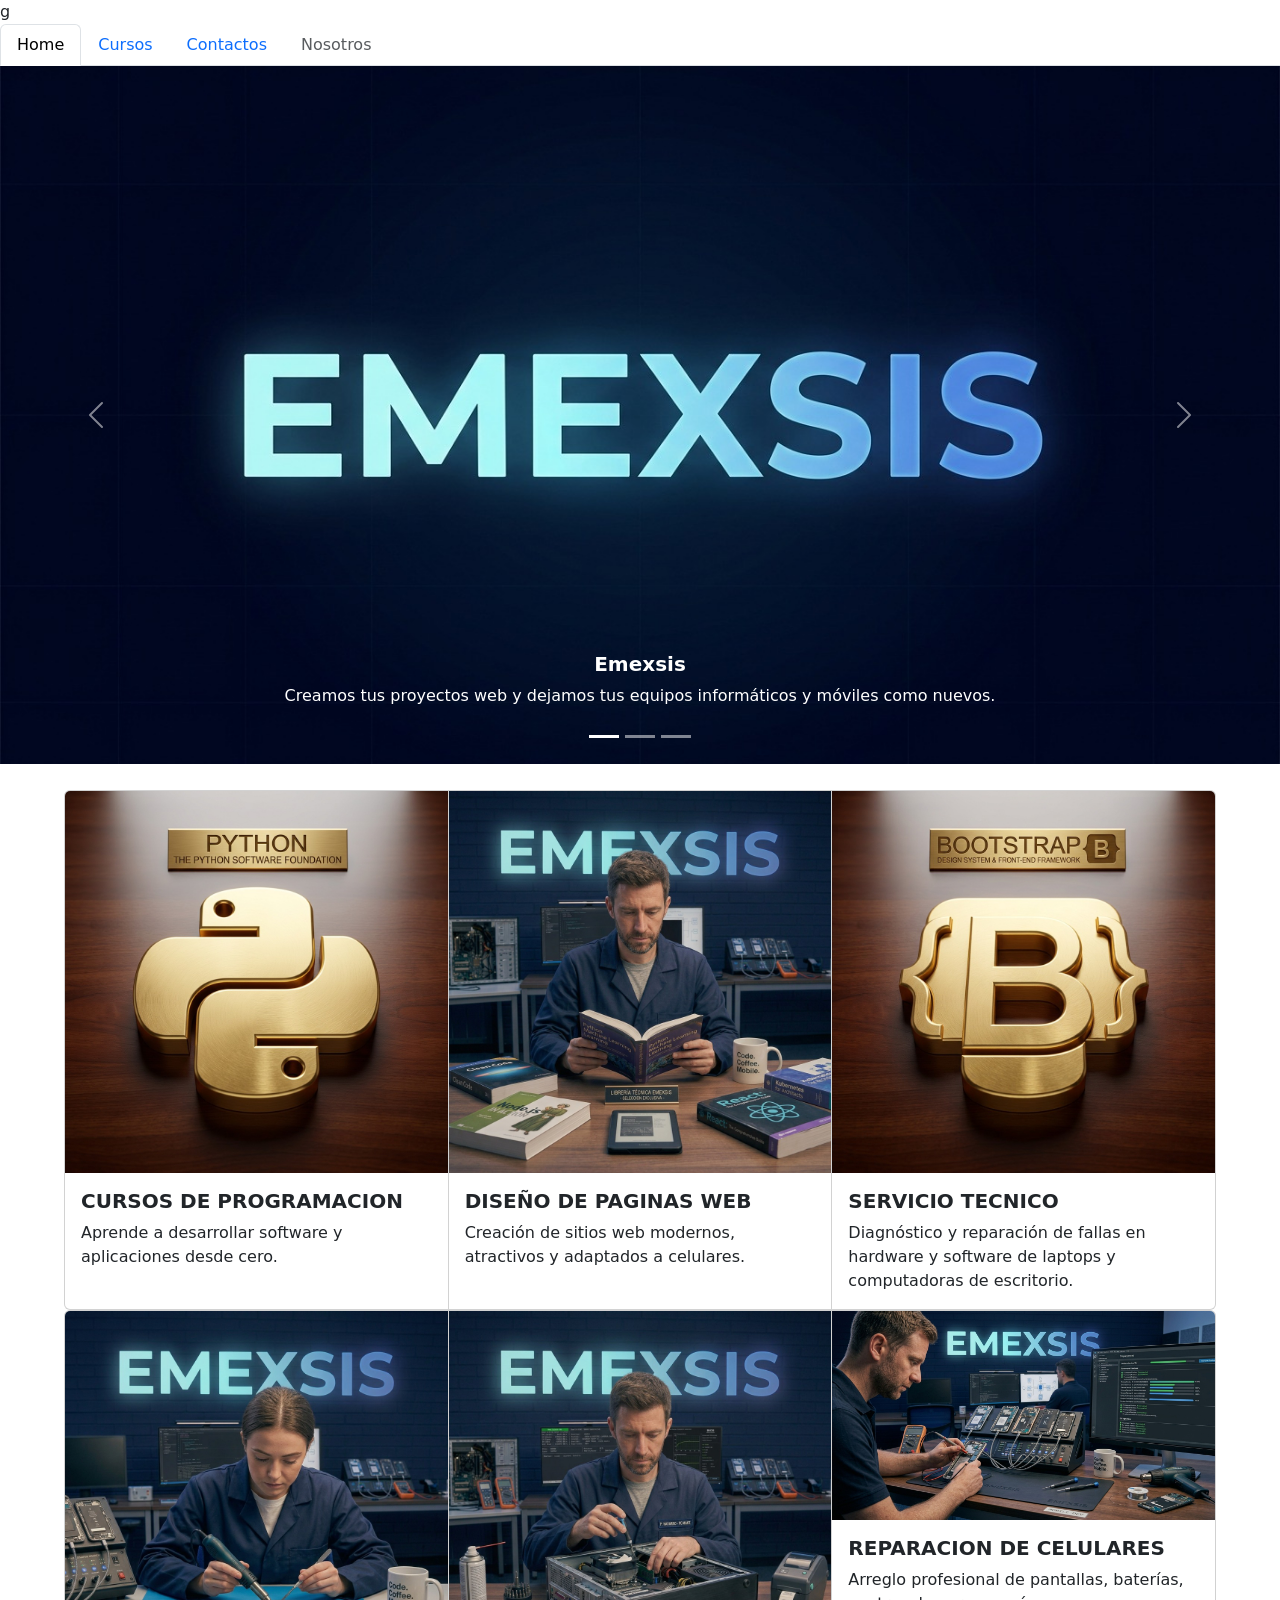
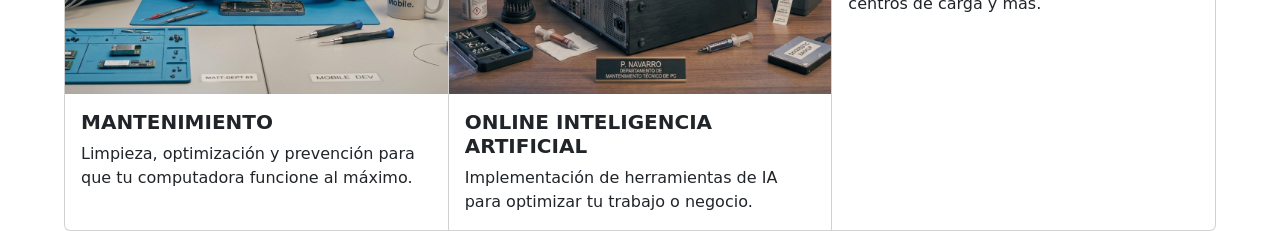
==== index.html @ 2f922420 "v1.6" ====
<!DOCTYPE html>
<html lang="en">g

<head>
  <meta charset="UTF-8">
  <meta name="viewport" content="width=device-width, initial-scale=1.0">
  <link href="https://cdn.jsdelivr.net/npm/bootstrap@5.0.2/dist/css/bootstrap.min.css" rel="stylesheet"
    integrity="sha384-EVSTQN3/azprG1Anm3QDgpJLIm9Nao0Yz1ztcQTwFspd3yD65VohhpuuCOmLASjC" crossorigin="anonymous">
  <title></title>
  <link rel="stylesheet" href="style.css">
</head>

<body>
  <ul class="nav nav-tabs">
    <li class="nav-item">
      <a class="nav-link active" aria-current="page" href="#">Home</a>
    </li>
    <li class="nav-item">
      <a class="nav-link" href="#">Cursos</a>
    </li>
    <li class="nav-item">
      <a class="nav-link" href="#">Contactos</a>
    </li>
    <li class="nav-item">
      <a class="nav-link disabled" href="#" tabindex="-1" aria-disabled="true">Nosotros</a>
    </li>
  </ul>
  <div id="carouselExampleCaptions" class="carousel slide" data-bs-ride="carousel">
    <div class="carousel-indicators">
      <button type="button" data-bs-target="#carouselExampleCaptions" data-bs-slide-to="0" class="active"
        aria-current="true" aria-label="Slide 1"></button>
      <button type="button" data-bs-target="#carouselExampleCaptions" data-bs-slide-to="1"
        aria-label="Slide 2"></button>
      <button type="button" data-bs-target="#carouselExampleCaptions" data-bs-slide-to="2"
        aria-label="Slide 3"></button>
    </div>
    <div class="carousel-inner">
      <div class="carousel-item active">
        <img src="src/img/1.jpeg" class="d-block w-100" alt="...">
        <div class="carousel-caption d-none d-md-block">
          <h5><strong>Emexsis</strong></h5>
          <p>Creamos tus proyectos web y dejamos tus equipos informáticos y móviles como nuevos.</p>
        </div>
      </div>
      <div class="carousel-item">
        <img src="src/img/2.jpeg" class="d-block w-100" alt="...">
        <div class="carousel-caption d-none d-md-block">
          <h5><strong>Emexsis</strong></h5>
          <p>Nos apasiona la innovación y el soporte tecnológico integral. Nuestro objetivo es ofrecerte soluciones
            eficientes, modernas y al alcance de tu mano.</p>
        </div>
      </div>
      <div class="carousel-item">
        <img src="src/img/3.jpeg" class="d-block w-100" alt="...">
        <div class="carousel-caption d-none d-md-block">
          <h5><strong>Emexsis</strong></h5>
          <p>Tu centro integral de tecnología: impulsamos tu aprendizaje y desarrollo digital.</p>
        </div>
      </div>
      <div class="carousel-item">
        <img src="src/img/4.jpeg" class="d-block w-100" alt="...">
        <div class="carousel-caption d-none d-md-block">
          <h5><strong>Emexsis</strong></h5>
          <p>También cuidamos, optimizamos y reparamos tus computadoras y celulares.</p>
        </div>
      </div>
    </div>
    <button class="carousel-control-prev" type="button" data-bs-target="#carouselExampleCaptions" data-bs-slide="prev">
      <span class="carousel-control-prev-icon" aria-hidden="true"></span>
      <span class="visually-hidden">Previous</span>
    </button>
    <button class="carousel-control-next" type="button" data-bs-target="#carouselExampleCaptions" data-bs-slide="next">
      <span class="carousel-control-next-icon" aria-hidden="true"></span>
      <span class="visually-hidden">Next</span>
    </button>
  </div>
  <div class="cont">


    <div class="card-group">
      <div class="card">
        <img src="src/img/programacion.jpeg" class="card-img-top" alt="...">
        <div class="card-body">
          <h5 class="card-title"><strong>CURSOS DE PROGRAMACION</strong></h5>
          <p class="card-text">Aprende a desarrollar software y aplicaciones desde cero.</p>
        </div>
      </div>
      <div class="card">
        <img src="src/img/paginasweb.jpeg" class="card-img-top" alt="...">
        <div class="card-body">
          <h5 class="card-title"><strong>DISEÑO DE PAGINAS WEB</strong></h5>
          <p class="card-text">Creación de sitios web modernos, atractivos y adaptados a celulares.</p>
        </div>
      </div>
      <div class="card">
        <img src="src/img/serviciotecnico.jpeg" class="card-img-top" alt="...">
        <div class="card-body">
          <h5 class="card-title"><strong>SERVICIO TECNICO</strong></h5>
          <p class="card-text">Diagnóstico y reparación de fallas en hardware y software de laptops y computadoras de
            escritorio.</p>
        </div>
      </div>
    </div>
    <div class="card-group">
      <div class="card">
        <img src="src/img/mantenimiento.jpeg" class="card-img-top" alt="...">
        <div class="card-body">
          <h5 class="card-title"><strong>MANTENIMIENTO</strong></h5>
          <p class="card-text">Limpieza, optimización y prevención para que tu computadora funcione al máximo.</p>
        </div>
      </div>
      <div class="card">
        <img src="src/img/ia.jpeg" class="card-img-top" alt="...">
        <div class="card-body">
          <h5 class="card-title"><strong>ONLINE INTELIGENCIA ARTIFICIAL</strong></h5>
          <p class="card-text">Implementación de herramientas de IA para optimizar tu trabajo o negocio.</p>
        </div>
      </div>
      <div class="card">
        <img src="src/img/celulares.jpeg" class="card-img-top" alt="...">
        <div class="card-body">
          <h5 class="card-title"><strong>REPARACION DE CELULARES</strong></h5>
          <p class="card-text">Arreglo profesional de pantallas, baterías, centros de carga y más.</p>
        </div>
      </div>
    </div>



  </div>

</body>
<script src="https://cdn.jsdelivr.net/npm/bootstrap@5.0.2/dist/js/bootstrap.bundle.min.js"
  integrity="sha384-MrcW6ZMFYlzcLA8Nl+NtUVF0sA7MsXsP1UyJoMp4YLEuNSfAP+JcXn/tWtIaxVXM" crossorigin="anonymous"></script>

</html>
---- style.css ----
.cont{ 
    margin-left: 5%;
    margin-top: 2%;
    margin-right: 5%;
}
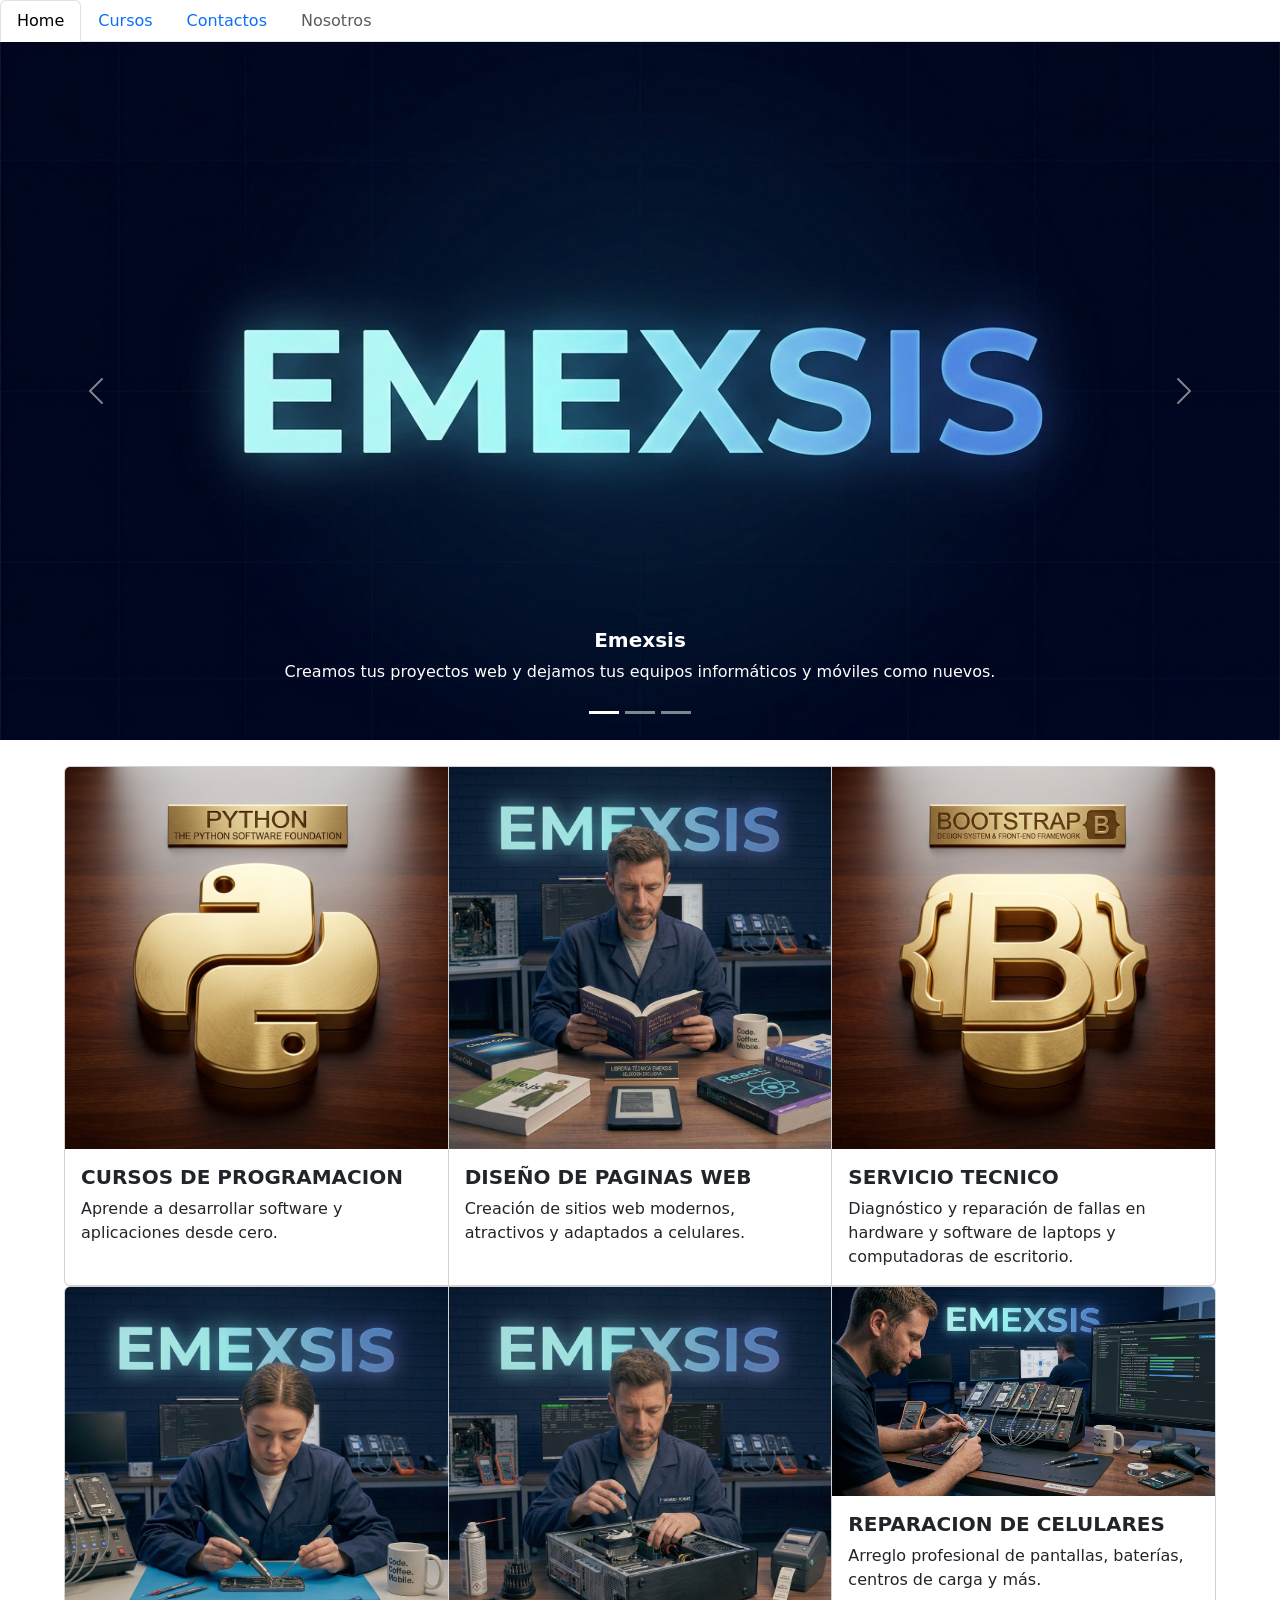
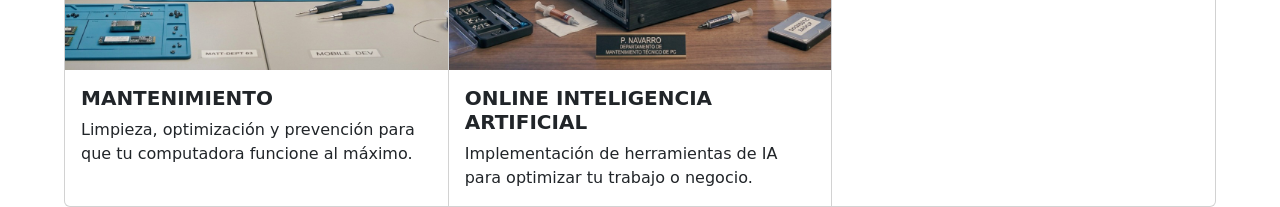
==== commit f1d40381: "v1.6" ====
--- a/index.html
+++ b/index.html
@@ -1,5 +1,5 @@
 <!DOCTYPE html>
-<html lang="en">g
+<html lang="en">
 
 <head>
   <meta charset="UTF-8">
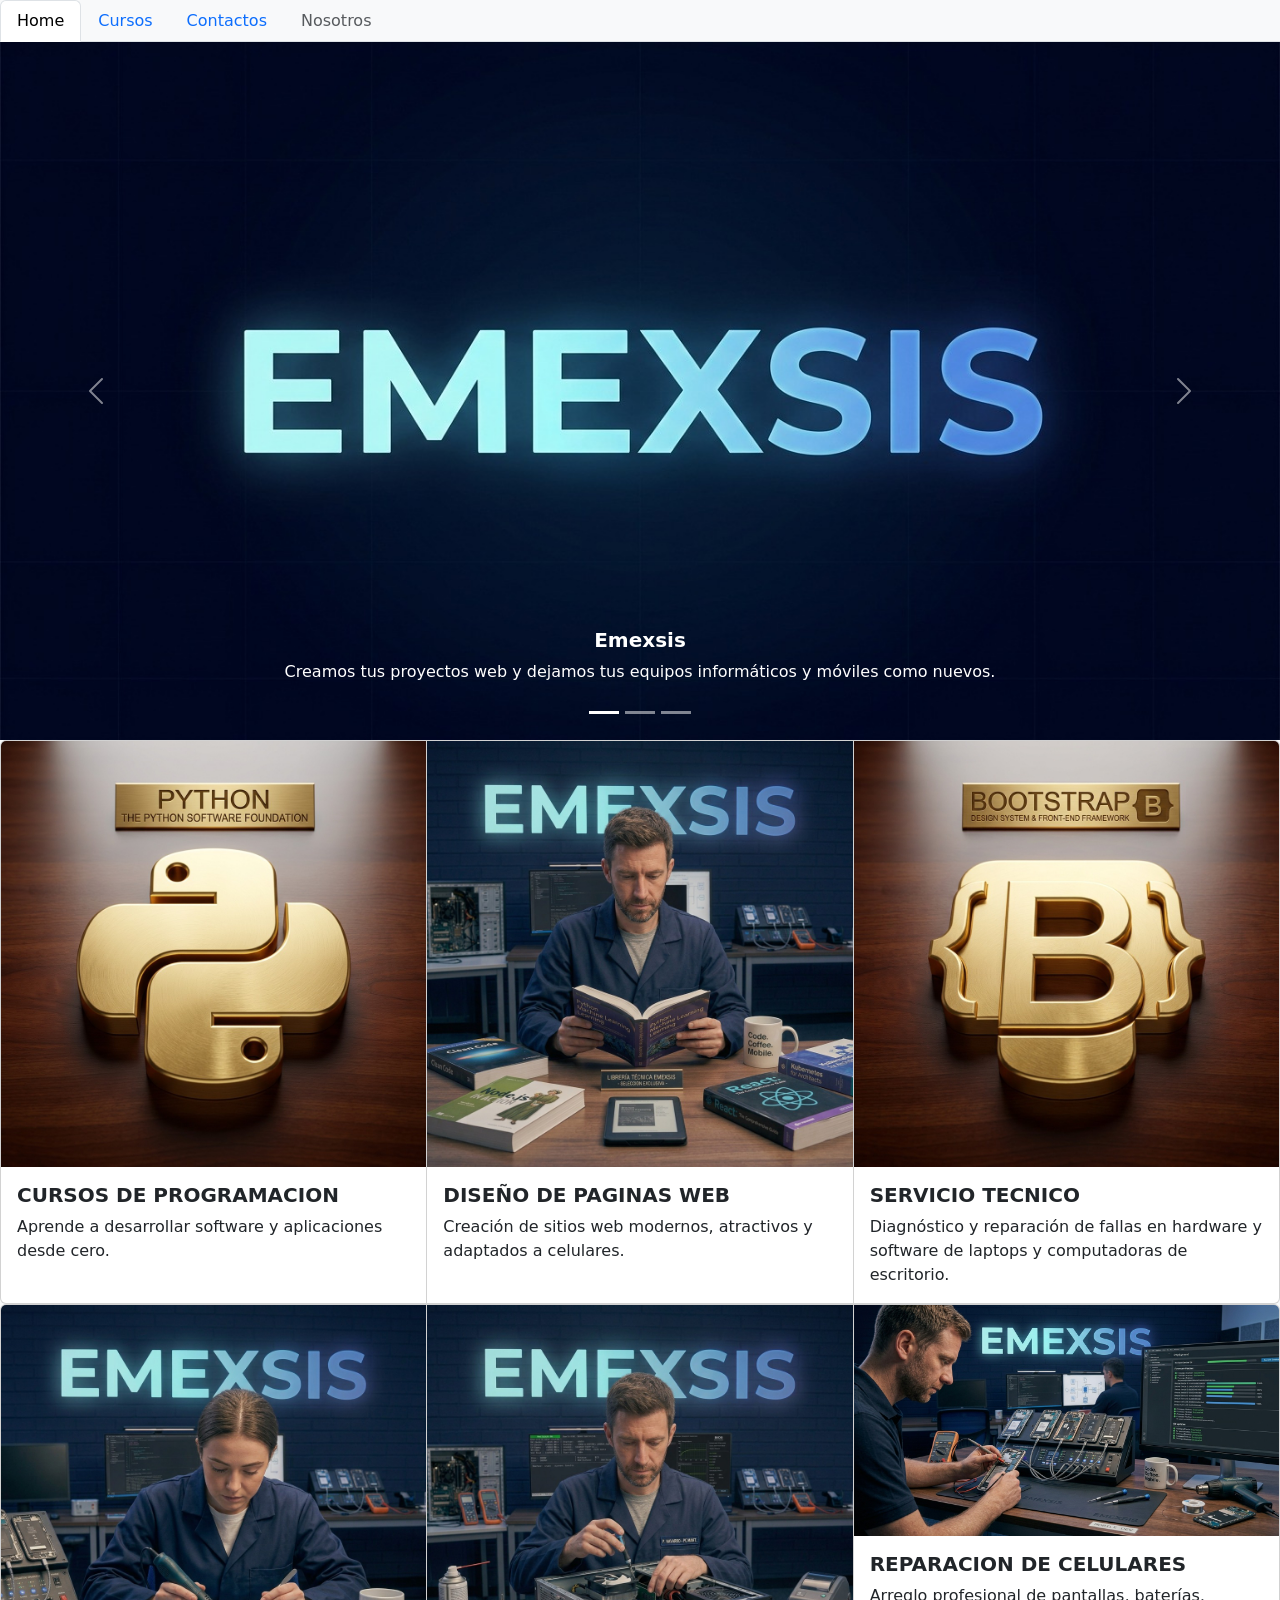
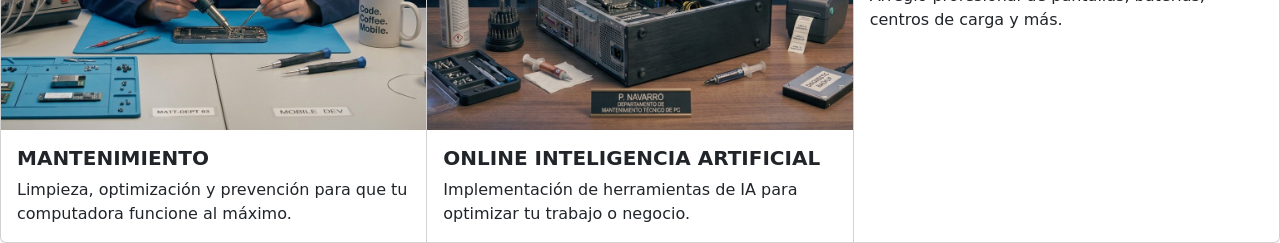
==== commit db2a1082: "v1.7" ====
--- a/index.html
+++ b/index.html
@@ -16,7 +16,7 @@
       <a class="nav-link active" aria-current="page" href="#">Home</a>
     </li>
     <li class="nav-item">
-      <a class="nav-link" href="#">Cursos</a>
+      <a class="nav-link" href="cursos.html">Cursos</a>
     </li>
     <li class="nav-item">
       <a class="nav-link" href="#">Contactos</a>
--- a/style.css
+++ b/style.css
@@ -1,6 +1,70 @@
 
-.cont{ 
-    margin-left: 5%;
-    margin-top: 2%;
-    margin-right: 5%;
+:root {
+    /* Cambia estos valores para personalizar los colores de la página */
+    --color-principal: #b2270b;
+    --color-secundario: #f10dfd;
+    --color-texto: #212529;
+    --color-texto-suave: #083f03;
+    --color-fondo: #f8f9fa;
+    --color-boton-texto: #ffffff;
+}
+
+body {
+    background-color: var(--color-fondo);
+    color: var(--color-texto);
+}
+
+.courses-header {
+    padding: 50px 0;
+    background: linear-gradient(
+        135deg,
+        var(--color-secundario),
+        var(--color-principal)
+    );
+    color: #f2f4f6;
+    text-align: center;
+}
+
+.course-image {
+    width: 100%;
+    height: 220px;
+    object-fit: cover;
+    object-position: center;
+}
+
+.course-card .card-body {
+    padding: 25px;
+    display: flex;
+    flex-direction: column;
+}
+
+
+.course-card .card-title {
+    font-size: 20px;
+    margin-bottom: 15px;
+}
+
+
+.course-card .card-text {
+    color: var(--color-texto-suave);
+    flex-grow: 1;
+    margin-bottom: 25px;
+}
+
+.course-card .course-button {
+    align-self: center;
+    padding: 10px 25px;
+    border-radius: 25px;
+    font-weight: bold;
+    background-color: var(--color-principal);
+    border-color: var(--color-principal);
+    color: var(--color-boton-texto);
+}
+
+.course-card .course-button:hover,
+.course-card .course-button:focus,
+.course-card .course-button:active {
+    background-color: var(--color-secundario);
+    border-color: var(--color-secundario);
+    color: var(--color-boton-texto);
 }
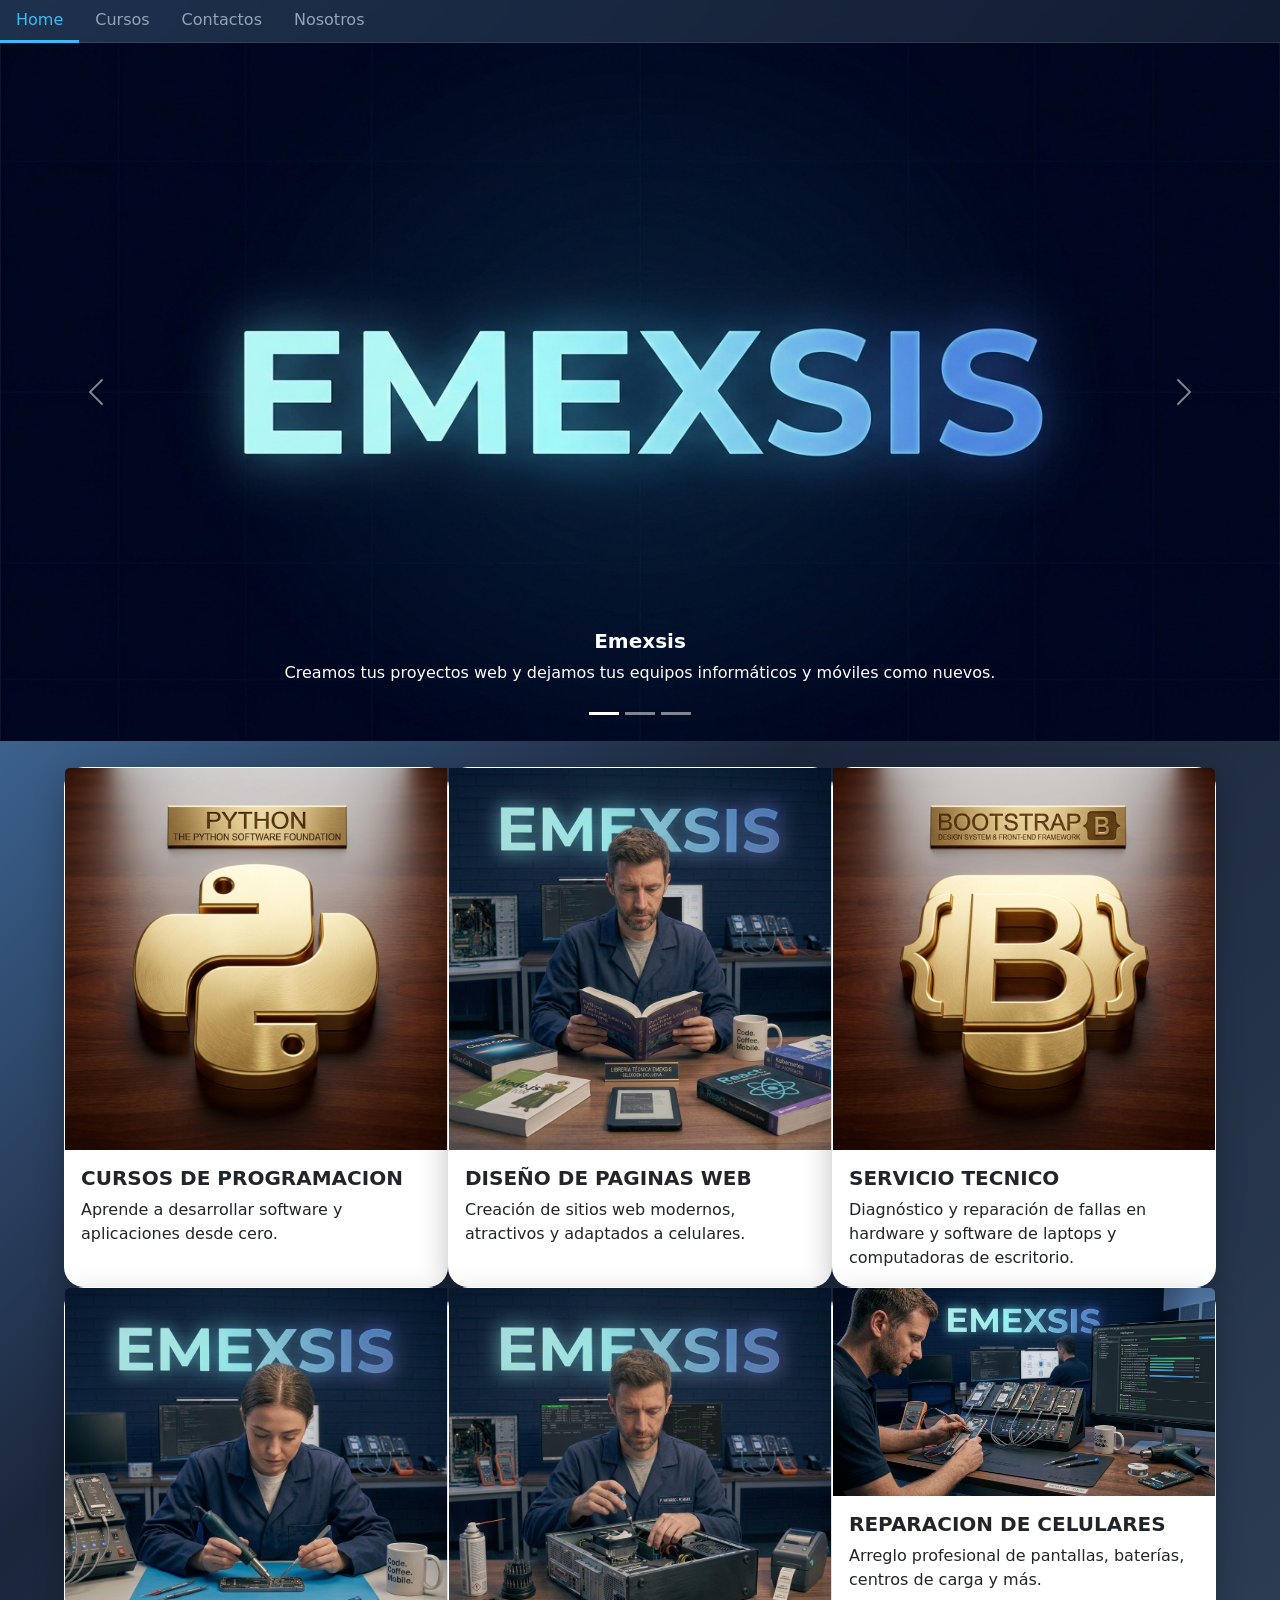
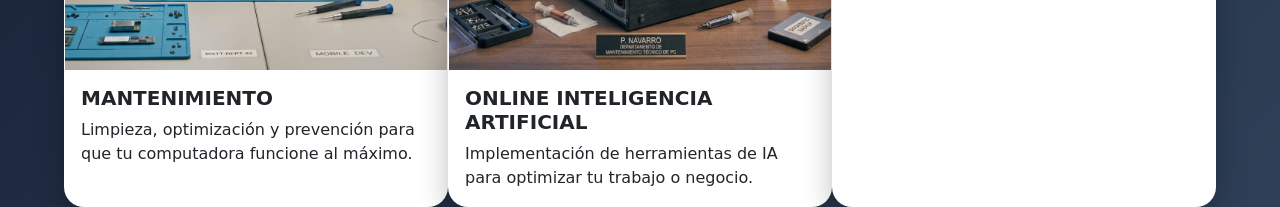
==== commit 6c4230f7: "v1.8" ====
--- a/index.html
+++ b/index.html
@@ -16,10 +16,10 @@
       <a class="nav-link active" aria-current="page" href="#">Home</a>
     </li>
     <li class="nav-item">
-      <a class="nav-link" href="cursos.html">Cursos</a>
+      <a class="nav-link" href="#">Cursos</a>
     </li>
     <li class="nav-item">
-      <a class="nav-link" href="#">Contactos</a>
+      <a class="nav-link" href="contactame.html">Contactos</a>
     </li>
     <li class="nav-item">
       <a class="nav-link disabled" href="#" tabindex="-1" aria-disabled="true">Nosotros</a>
--- a/style.css
+++ b/style.css
@@ -1,70 +1,183 @@
 
-:root {
-    /* Cambia estos valores para personalizar los colores de la página */
-    --color-principal: #b2270b;
-    --color-secundario: #f10dfd;
-    --color-texto: #212529;
-    --color-texto-suave: #083f03;
-    --color-fondo: #f8f9fa;
-    --color-boton-texto: #ffffff;
+.cont{ 
+    margin-left: 5%;
+    margin-top: 2%;
+    margin-right: 5%;
+}
+.contactos{
+    margin-left: 5%;
+    margin-top: 2%;
+    margin-right: 5%;
+}
+/* --- ESTILOS GENERALES Y FONDO AZUL MODERNO --- */
+body {
+  /* Gradient azul oscuro profundo y elegante */
+  background: linear-gradient(135deg, #5998da 0%, #1b263b 50%, #2e4057 100%);
+  font-family: 'Segoe UI', system-ui, -apple-system, sans-serif;
+  min-height: 100vh;
+  margin: 0;
+  padding: 0;
+  color: #e0e1dd;
 }
 
-body {
-    background-color: var(--color-fondo);
-    color: var(--color-texto);
+/* Espaciado del contenedor principal */
+.seccion-principal {
+  max-width: 1250px;
+  margin: 0 auto;
+  padding-top: 30px !important;
 }
 
-.courses-header {
-    padding: 50px 0;
-    background: linear-gradient(
-        135deg,
-        var(--color-secundario),
-        var(--color-principal)
-    );
-    color: #f2f4f6;
-    text-align: center;
+/* --- ESTILO BASE PARA TODAS LAS TARJETAS (Bordes Bonitos y Sombras) --- */
+.card, .caja-formulario {
+  border: 1px solid rgba(255, 255, 255, 0.1) !important;
+  border-radius: 20px !important; /* Bordes redondeados más suavizados */
+  box-shadow: 0 10px 30px rgba(0, 0, 0, 0.25) !important; /* Sombra flotante */
+  backdrop-filter: blur(10px);
+  transition: transform 0.3s ease, box-shadow 0.3s ease;
 }
 
-.course-image {
-    width: 100%;
-    height: 220px;
-    object-fit: cover;
-    object-position: center;
+/* Efecto al pasar el mouse por las tarjetas */
+.card:hover, .caja-formulario:hover {
+  transform: translateY(-4px);
+  box-shadow: 0 15px 35px rgba(0, 0, 0, 0.35) !important;
 }
 
-.course-card .card-body {
-    padding: 25px;
-    display: flex;
-    flex-direction: column;
+/* --- COLUMNA 1: REDES SOCIALES --- */
+.columna-redes {
+  background-color: #ffffff !important;
+  overflow: hidden;
 }
 
-
-.course-card .card-title {
-    font-size: 20px;
-    margin-bottom: 15px;
+.columna-redes .card-header {
+  background-color: #f8f9fa !important;
+  border-bottom: 1px solid #e9ecef !important;
+  color: hsla(217, 57%, 76%, 0.701);
+  padding: 18px 20px;
+  font-size: 0.95rem;
+  letter-spacing: 0.5px;
 }
 
-
-.course-card .card-text {
-    color: var(--color-texto-suave);
-    flex-grow: 1;
-    margin-bottom: 25px;
+.columna-redes .list-group-item {
+  border-bottom: 1px solid #f1f5f9 !important;
+  padding: 14px 20px;
+  font-weight: 500;
+  color: #334155;
+  transition: all 0.2s ease;
 }
 
-.course-card .course-button {
-    align-self: center;
-    padding: 10px 25px;
-    border-radius: 25px;
-    font-weight: bold;
-    background-color: var(--color-principal);
-    border-color: var(--color-principal);
-    color: var(--color-boton-texto);
+/* Animación bonita al pasar el cursor sobre cada red */
+.columna-redes .list-group-item:hover {
+  background-color: #f0f4f8 !important;
+  padding-left: 25px; /* Efecto de deslizamiento */
 }
 
-.course-card .course-button:hover,
-.course-card .course-button:focus,
-.course-card .course-button:active {
-    background-color: var(--color-secundario);
-    border-color: var(--color-secundario);
-    color: var(--color-boton-texto);
+.icono-red {
+  width: 24px;
+  height: 24px;
+  object-fit: contain;
+  filter: drop-shadow(0 2px 4px rgba(0,0,0,0.1));
+}
+
+/* --- COLUMNA 2: FORMULARIO Y MAPA --- */
+.caja-formulario {
+  background: linear-gradient(145deg, #1e293b, #0f172a) !important;
+  padding: 25px;
+}
+
+.caja-formulario h3 {
+  font-weight: 600;
+  letter-spacing: 0.5px;
+}
+
+/* Inputs de texto rediseñados */
+.input-oscuro {
+  width: 100%;
+  background-color: rgba(255, 255, 255, 0.06);
+  border: 1px solid rgba(255, 255, 255, 0.15);
+  border-radius: 12px;
+  padding: 12px 16px;
+  color: #ffffff;
+  outline: none;
+  transition: all 0.25s ease;
+  box-sizing: border-box;
+}
+
+/* Resplandor azul cuando haces clic para escribir */
+.input-oscuro:focus {
+  background-color: rgba(255, 255, 255, 0.1);
+  border-color: #38bdf8;
+  box-shadow: 0 0 12px rgba(56, 189, 248, 0.3);
+}
+
+.input-oscuro::placeholder {
+  color: #94a3b8;
+}
+
+/* Botón llamativo con degradado cyan/azul */
+.btn-enviar {
+  width: 100%;
+  background: linear-gradient(135deg, #0284c7, #38bdf8);
+  border: none;
+  color: #ffffff;
+  padding: 12px;
+  border-radius: 12px;
+  font-weight: 700;
+  cursor: pointer;
+  box-shadow: 0 4px 15px rgba(56, 189, 248, 0.3);
+  transition: all 0.3s ease;
+}
+
+.btn-enviar:hover {
+  opacity: 0.95;
+  box-shadow: 0 6px 20px rgba(56, 189, 248, 0.5);
+  transform: scale(1.01);
+}
+
+/* Tarjeta del Mapa */
+.columna-centro .card {
+  background-color: #ffffff !important;
+}
+
+.columna-centro iframe {
+  border-radius: 14px;
+  overflow: hidden;
+}
+
+/* --- COLUMNA 3: TIKTOK / ANUNCIOS --- */
+.columna-derecha {
+  background-color: #ffffff !important;
+}
+
+.columna-derecha .card-title {
+  color: #0f172a;
+  font-weight: 700;
+}
+
+.columna-derecha .card-link {
+  color: #0284c7;
+  font-weight: 600;
+  text-decoration: none;
+}
+
+.columna-derecha .card-link:hover {
+  text-decoration: underline;
+}
+
+/* --- MENÚ SUPERIOR DE PESTAÑAS --- */
+.nav-tabs {
+  background-color: rgba(15, 23, 42, 0.8) !important;
+  backdrop-filter: blur(8px);
+  border-bottom: 1px solid rgba(255, 255, 255, 0.1) !important;
+}
+
+.nav-tabs .nav-link {
+  color: #94a3b8 !important;
+  border: none !important;
+  font-weight: 500;
+}
+
+.nav-tabs .nav-link.active {
+  color: #38bdf8 !important;
+  background-color: transparent !important;
+  border-bottom: 3px solid #38bdf8 !important;
 }
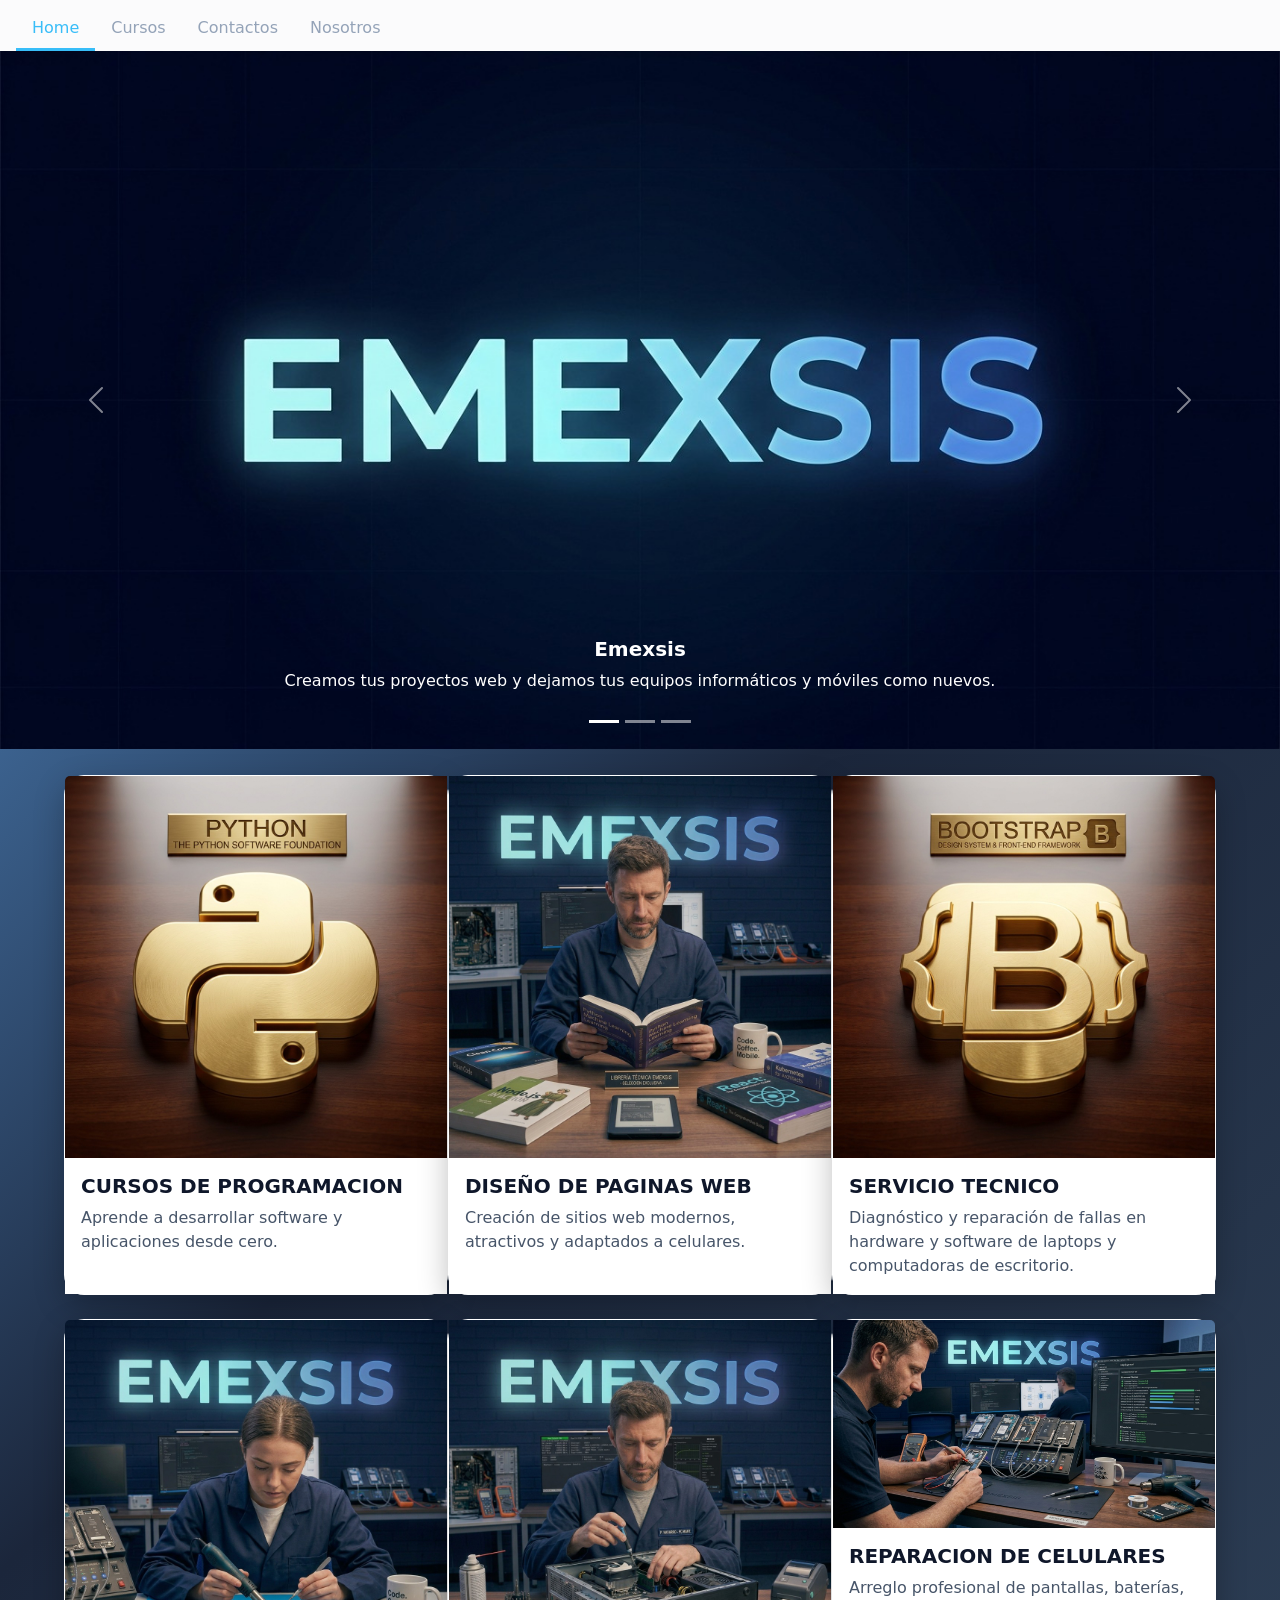
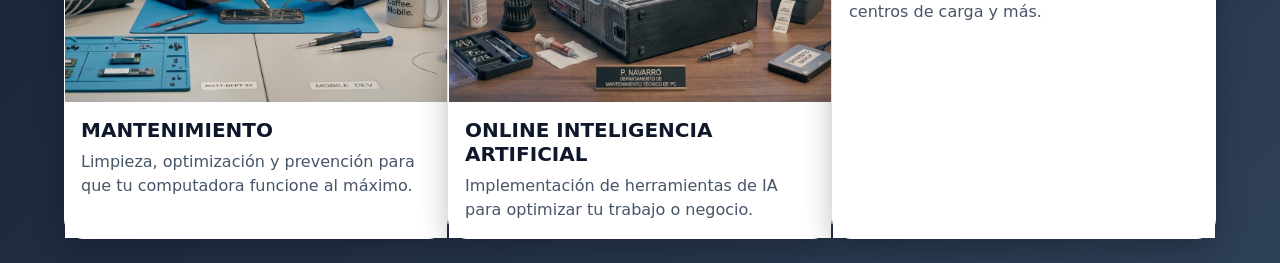
==== commit 15b4fb5a: "v1.11" ====
--- a/index.html
+++ b/index.html
@@ -11,12 +11,12 @@
 </head>
 
 <body>
-  <ul class="nav nav-tabs">
+  <ul class="nav nav-tabs bg-white ps-3 pt-2">
     <li class="nav-item">
-      <a class="nav-link active" aria-current="page" href="#">Home</a>
+      <a class="nav-link active" aria-current="page" href="index.html">Home</a>
     </li>
     <li class="nav-item">
-      <a class="nav-link" href="#">Cursos</a>
+      <a class="nav-link" href="cursos.html">Cursos</a>
     </li>
     <li class="nav-item">
       <a class="nav-link" href="contactame.html">Contactos</a>
--- a/style.css
+++ b/style.css
@@ -1,14 +1,15 @@
-
-.cont{ 
-    margin-left: 5%;
-    margin-top: 2%;
-    margin-right: 5%;
-}
-.contactos{
-    margin-left: 5%;
-    margin-top: 2%;
-    margin-right: 5%;
-}
+.cont { 
+  margin-left: 5%;
+  margin-top: 2%;
+  margin-right: 5%;
+}
+
+.contactos {
+  margin-left: 5%;
+  margin-top: 2%;
+  margin-right: 5%;
+}
+
 /* --- ESTILOS GENERALES Y FONDO AZUL MODERNO --- */
 body {
   /* Gradient azul oscuro profundo y elegante */
@@ -40,6 +41,28 @@
 .card:hover, .caja-formulario:hover {
   transform: translateY(-4px);
   box-shadow: 0 15px 35px rgba(0, 0, 0, 0.35) !important;
+}
+
+/* Tarjetas de servicios en Home */
+.cont .card {
+  background-color: #ffffff !important;
+  color: #334155;
+}
+
+.cont .card .card-title {
+  color: #0f172a;
+}
+
+.cont .card .card-text {
+  color: #475569;
+}
+
+.cont .card .card-body {
+  background-color: #ffffff;
+}
+
+.cont .card-group {
+  margin-bottom: 1.5rem;
 }
 
 /* --- COLUMNA 1: REDES SOCIALES --- */
@@ -165,7 +188,7 @@
 
 /* --- MENÚ SUPERIOR DE PESTAÑAS --- */
 .nav-tabs {
-  background-color: rgba(15, 23, 42, 0.8) !important;
+  background-color: rgb(251, 251, 252) !important;
   backdrop-filter: blur(8px);
   border-bottom: 1px solid rgba(255, 255, 255, 0.1) !important;
 }
@@ -174,10 +197,51 @@
   color: #94a3b8 !important;
   border: none !important;
   font-weight: 500;
+  transition: color 0.2s ease, background-color 0.2s ease;
+}
+
+.nav-tabs .nav-link:not(.active):not(.disabled):hover {
+  color: #0284c7 !important;
+  background-color: #f0f9ff !important;
 }
 
 .nav-tabs .nav-link.active {
   color: #38bdf8 !important;
   background-color: transparent !important;
   border-bottom: 3px solid #38bdf8 !important;
+}
+
+/* --- CURSOS --- */
+.course-card {
+  overflow: hidden;
+  background-color: #ffffff !important;
+  color: #334155;
+}
+
+.course-card .card-title {
+  color: #0f172a;
+}
+
+.course-card .card-text {
+  color: #475569;
+}
+
+.course-button {
+  display: inline-block;
+  background: linear-gradient(135deg, #0284c7, #38bdf8);
+  border: none !important;
+  border-radius: 10px;
+  color: #ffffff !important;
+  font-weight: 600;
+  padding: 0.6rem 1.25rem;
+  box-shadow: 0 4px 12px rgba(2, 132, 199, 0.25);
+  transition: transform 0.2s ease, box-shadow 0.2s ease, filter 0.2s ease;
+}
+
+.course-button:hover,
+.course-button:focus {
+  color: #ffffff !important;
+  filter: brightness(1.08);
+  transform: translateY(-2px);
+  box-shadow: 0 7px 18px rgba(2, 132, 199, 0.4);
 }
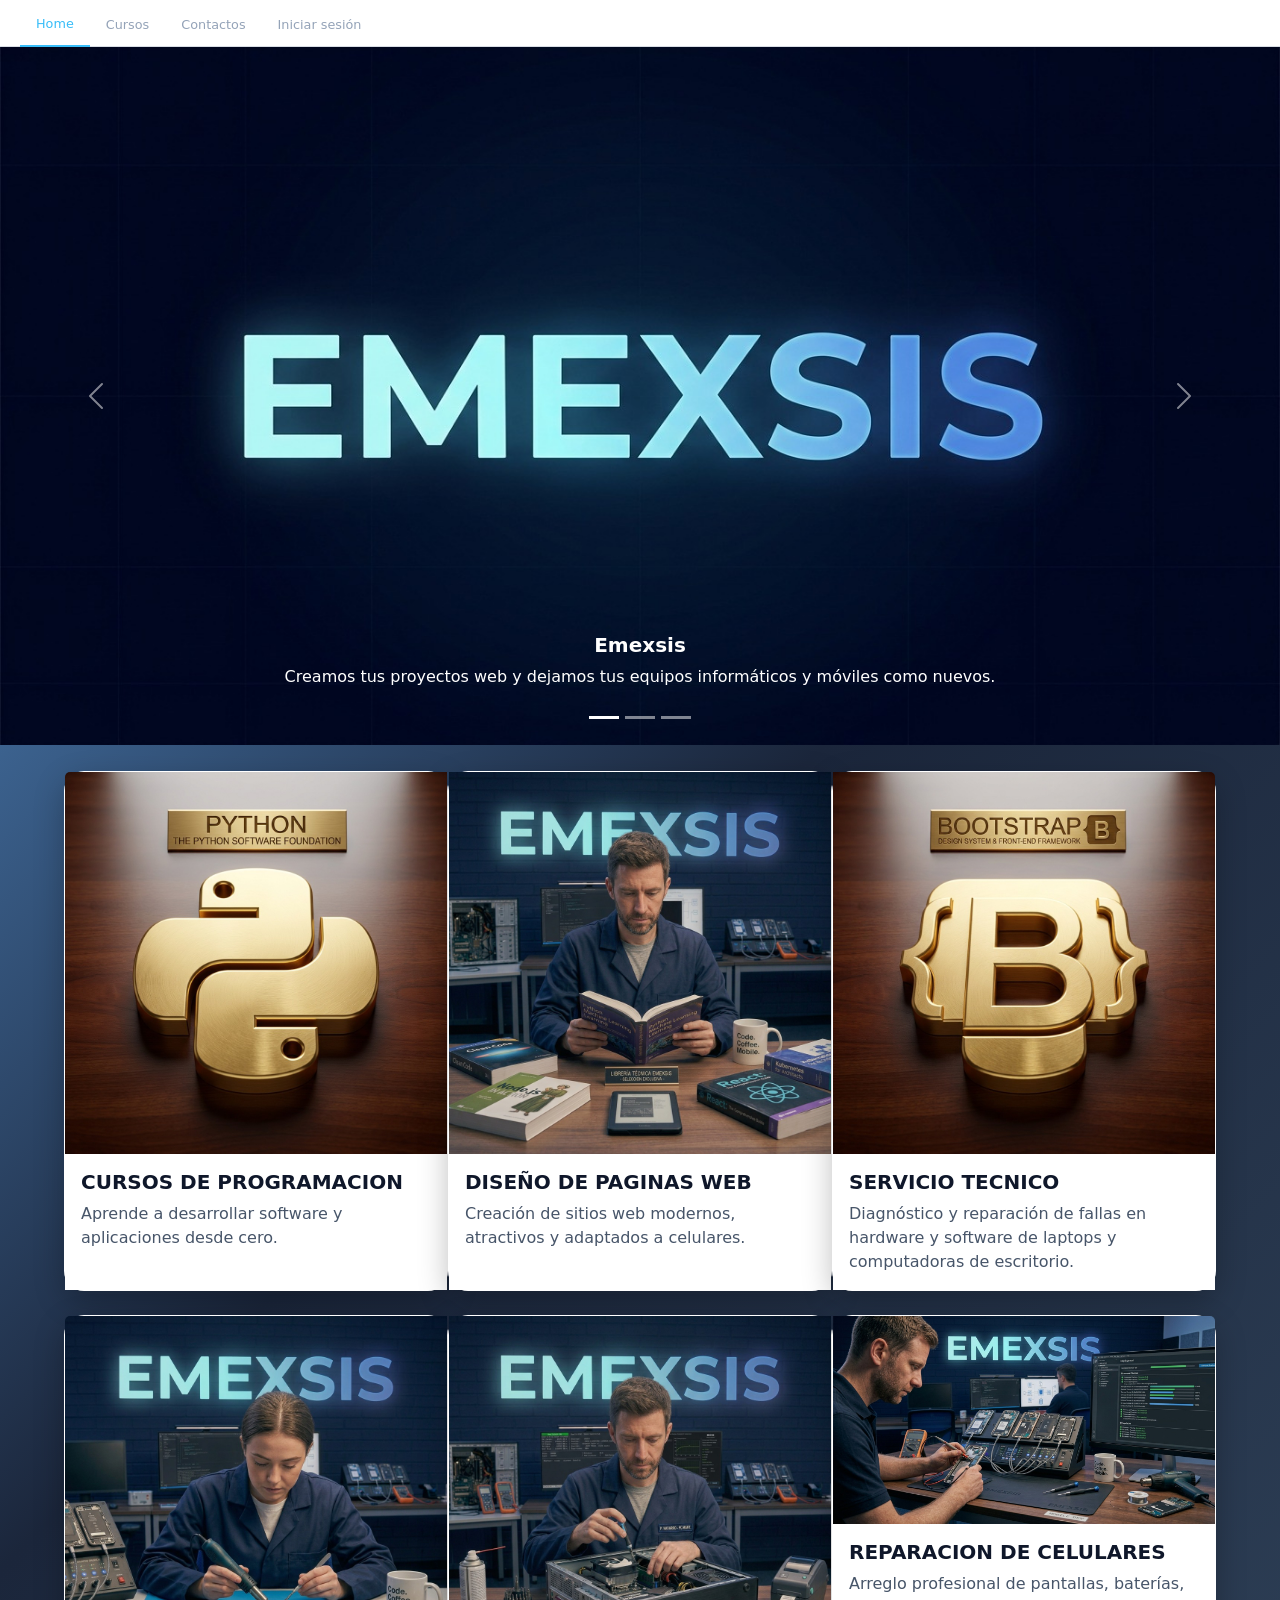
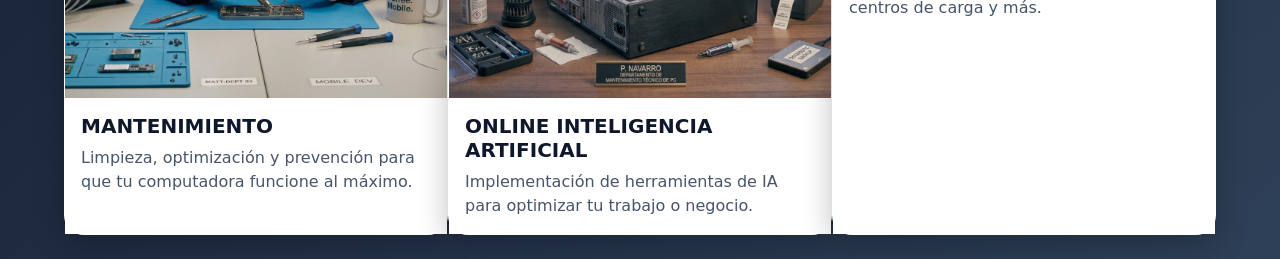
==== commit f7f64e0f: "v1.12" ====
--- a/index.html
+++ b/index.html
@@ -22,7 +22,7 @@
       <a class="nav-link" href="contactame.html">Contactos</a>
     </li>
     <li class="nav-item">
-      <a class="nav-link disabled" href="#" tabindex="-1" aria-disabled="true">Nosotros</a>
+      <a class="nav-link" href="login.html">Iniciar sesión</a>
     </li>
   </ul>
   <div id="carouselExampleCaptions" class="carousel slide" data-bs-ride="carousel">
--- a/style.css
+++ b/style.css
@@ -188,15 +188,31 @@
 
 /* --- MENÚ SUPERIOR DE PESTAÑAS --- */
 .nav-tabs {
-  background-color: rgb(251, 251, 252) !important;
-  backdrop-filter: blur(8px);
-  border-bottom: 1px solid rgba(255, 255, 255, 0.1) !important;
+  align-items: stretch;
+  background-color: #ffffff !important;
+  border-bottom: 1px solid #d9dee5 !important;
+  display: flex !important;
+  flex-direction: row !important;
+  flex-wrap: nowrap !important;
+  list-style: none;
+  padding: 0 20px !important;
+  min-height: 47px;
+  width: 100%;
+}
+
+.nav-tabs .nav-item {
+  display: flex;
+  flex: 0 0 auto;
 }
 
 .nav-tabs .nav-link {
+  align-items: center;
   color: #94a3b8 !important;
+  display: flex;
+  font-size: 0.8rem;
   border: none !important;
   font-weight: 500;
+  padding: 0.75rem 1rem 0.65rem !important;
   transition: color 0.2s ease, background-color 0.2s ease;
 }
 
@@ -208,7 +224,7 @@
 .nav-tabs .nav-link.active {
   color: #38bdf8 !important;
   background-color: transparent !important;
-  border-bottom: 3px solid #38bdf8 !important;
+  border-bottom: 2px solid #38bdf8 !important;
 }
 
 /* --- CURSOS --- */
@@ -244,4 +260,190 @@
   filter: brightness(1.08);
   transform: translateY(-2px);
   box-shadow: 0 7px 18px rgba(2, 132, 199, 0.4);
+}
+
+/* --- LOGIN --- */
+.login-page {
+  min-height: 100vh;
+  background: #172b3d;
+  color: #ffffff;
+}
+
+.login-navbar {
+  min-height: 47px;
+}
+
+.login-container {
+  display: grid;
+  grid-template-columns: minmax(0, 1.1fr) minmax(320px, 0.9fr);
+  min-height: calc(100vh - 47px);
+  max-width: 1400px;
+  margin: 0 auto;
+  background: linear-gradient(rgba(8, 25, 40, 0.48), rgba(8, 25, 40, 0.68)),
+    url("src/img/4.jpeg") center / cover;
+}
+
+.login-welcome {
+  display: flex;
+  align-items: center;
+  padding: clamp(2rem, 8vw, 7rem);
+}
+
+.login-welcome-content {
+  max-width: 470px;
+}
+
+.login-brand {
+  color: #7dd3fc;
+  font-size: 0.85rem;
+  font-weight: 700;
+  letter-spacing: 0.25em;
+  margin-bottom: 2rem;
+}
+
+.login-welcome h1 {
+  color: #ffffff;
+  font-size: clamp(2.6rem, 5vw, 4.5rem);
+  line-height: 1.05;
+  margin-bottom: 1.5rem;
+}
+
+.login-description {
+  color: #e2e8f0;
+  line-height: 1.6;
+  max-width: 380px;
+}
+
+.login-socials {
+  display: flex;
+  gap: 0.8rem;
+  margin-top: 2rem;
+}
+
+.login-socials a {
+  display: grid;
+  place-items: center;
+  width: 2rem;
+  height: 2rem;
+  border: 1px solid rgba(255, 255, 255, 0.65);
+  border-radius: 50%;
+  color: #ffffff;
+  font-weight: 700;
+  text-decoration: none;
+  transition: background-color 0.2s ease, transform 0.2s ease;
+}
+
+.login-socials a:hover,
+.login-socials a:focus {
+  background-color: #0284c7;
+  transform: translateY(-2px);
+}
+
+.login-form-panel {
+  display: flex;
+  align-items: center;
+  justify-content: center;
+  padding: 2rem clamp(1.5rem, 7vw, 6rem);
+  background: rgba(7, 24, 39, 0.35);
+}
+
+.login-form {
+  width: min(100%, 390px);
+}
+
+.login-form h2 {
+  color: #ffffff;
+  font-size: clamp(1.8rem, 3vw, 2.5rem);
+  margin-bottom: 2rem;
+}
+
+.login-form > label {
+  display: block;
+  color: #e2e8f0;
+  font-size: 0.82rem;
+  margin: 1rem 0 0.4rem;
+}
+
+.login-form input[type="email"],
+.login-form input[type="password"] {
+  width: 100%;
+  box-sizing: border-box;
+  border: 1px solid rgba(255, 255, 255, 0.75);
+  border-radius: 3px;
+  background: rgba(255, 255, 255, 0.96);
+  color: #0f172a;
+  padding: 0.7rem 0.8rem;
+  outline: none;
+}
+
+.login-form input[type="email"]:focus,
+.login-form input[type="password"]:focus {
+  border-color: #38bdf8;
+  box-shadow: 0 0 0 3px rgba(56, 189, 248, 0.25);
+}
+
+.login-options {
+  display: flex;
+  align-items: center;
+  justify-content: space-between;
+  gap: 1rem;
+  margin: 0.9rem 0 1.3rem;
+  color: #e2e8f0;
+  font-size: 0.78rem;
+}
+
+.remember-option {
+  display: flex;
+  align-items: center;
+  gap: 0.4rem;
+}
+
+.remember-option input {
+  accent-color: #0284c7;
+}
+
+.login-options a,
+.login-terms a {
+  color: #bae6fd;
+}
+
+.login-submit {
+  width: 100%;
+  border: 0;
+  border-radius: 3px;
+  background: #f97316;
+  color: #ffffff;
+  cursor: pointer;
+  font-weight: 700;
+  padding: 0.75rem 1rem;
+  transition: background-color 0.2s ease, transform 0.2s ease;
+}
+
+.login-submit:hover,
+.login-submit:focus {
+  background: #ea580c;
+  transform: translateY(-2px);
+}
+
+.login-terms {
+  color: #cbd5e1;
+  font-size: 0.72rem;
+  line-height: 1.5;
+  margin-top: 2rem;
+  text-align: center;
+}
+
+@media (max-width: 760px) {
+  .login-container {
+    grid-template-columns: 1fr;
+  }
+
+  .login-welcome {
+    min-height: 48vh;
+  }
+
+  .login-form-panel {
+    padding-top: 3rem;
+    padding-bottom: 3rem;
+  }
 }
